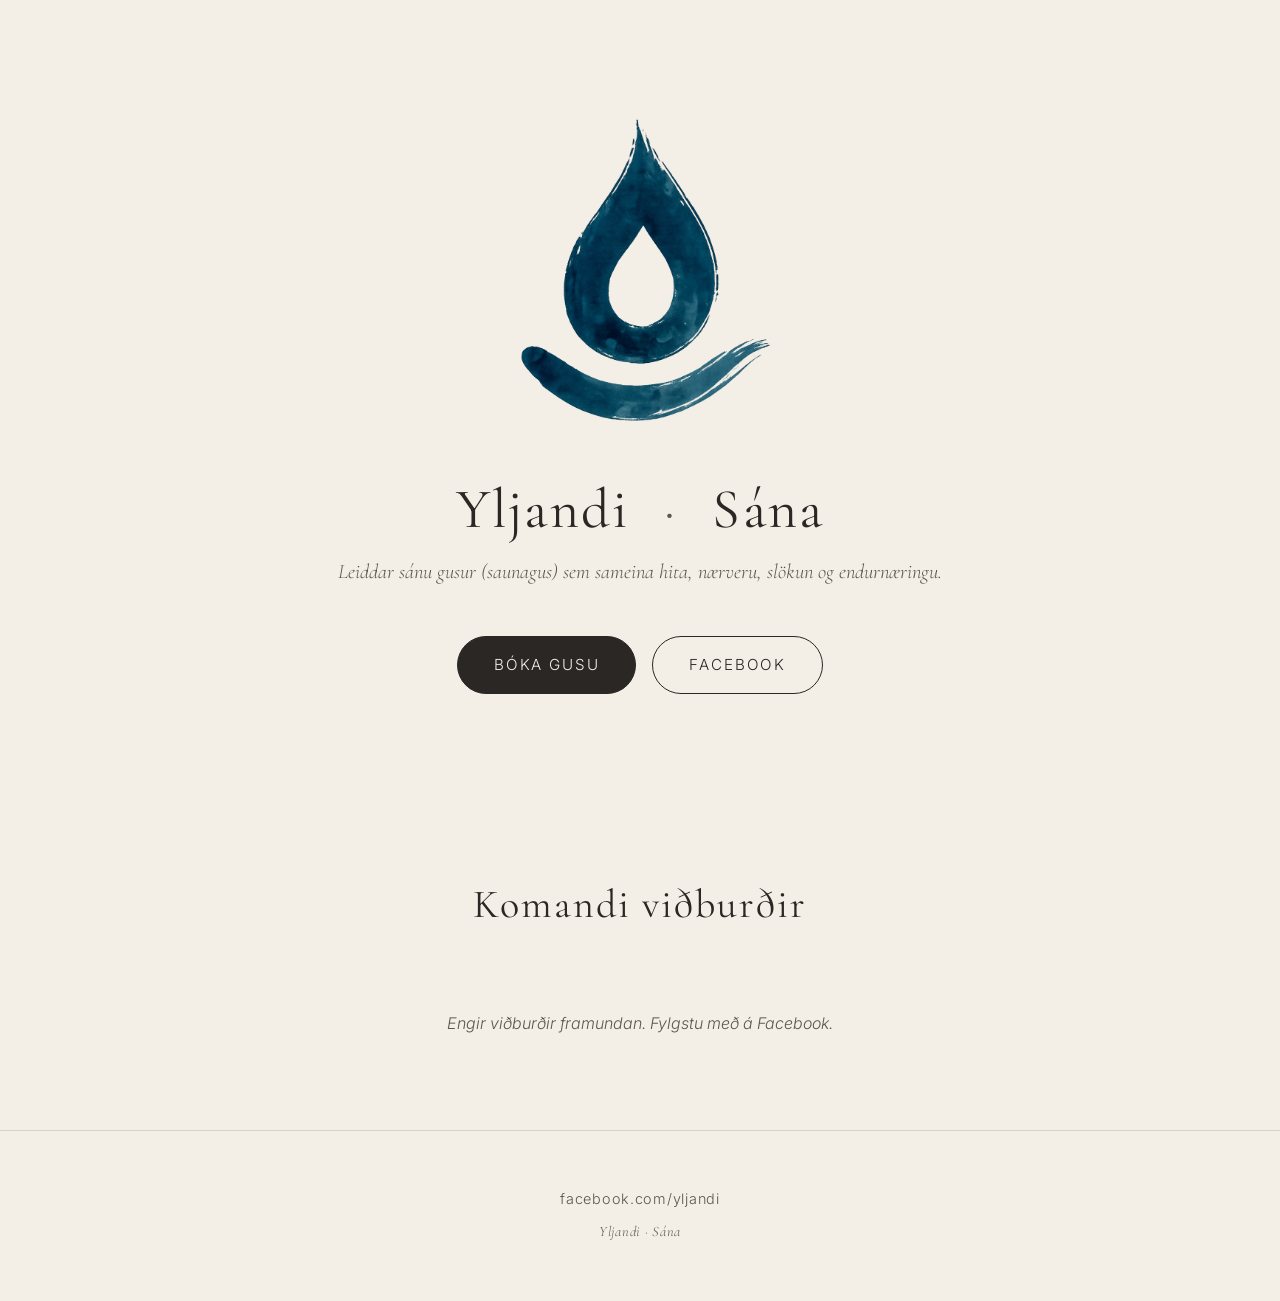
==== index.html @ 690f712f "Remove image carousel Drop the carousel section, styles, and JS. Image files in img/carousel/ are re" ====
<!DOCTYPE html>
<html lang="is">
<head>
  <meta charset="UTF-8">
  <meta name="viewport" content="width=device-width, initial-scale=1.0">
  <title>Yljandi - Sána</title>
  <meta name="description" content="Leiddar sánu gusur (saunagus) sem sameina hita, nærveru, slökun og endurnæringu.">

  <link rel="icon" type="image/png" href="img/logo.png">

  <link rel="preconnect" href="https://fonts.googleapis.com">
  <link rel="preconnect" href="https://fonts.gstatic.com" crossorigin>
  <link href="https://fonts.googleapis.com/css2?family=Cormorant+Garamond:wght@300;400;500&family=Inter:wght@300;400;500&display=swap" rel="stylesheet">

  <link rel="stylesheet" href="css/style.css">
</head>
<body>

  <main>
    <header class="hero">
      <img class="hero__logo" src="img/logo.png" alt="Yljandi merki">
      <h1 class="hero__name">Yljandi <span class="hero__sep">·</span> Sána</h1>
      <p class="hero__tagline">Leiddar sánu gusur (saunagus) sem sameina hita, nærveru, slökun og endurnæringu.</p>

      <div class="hero__cta">
        <a class="btn btn--primary" href="#vidburdir">Bóka gusu</a>
        <a class="btn btn--secondary" href="https://facebook.com/yljandi" target="_blank" rel="noopener">Facebook</a>
      </div>
    </header>

    <section id="vidburdir" class="events">
      <h2 class="events__title">Komandi viðburðir</h2>
      <div class="events__list" id="events-list">
        <p class="events__loading">Hleð viðburðum …</p>
      </div>
    </section>
  </main>

  <footer class="footer">
    <a class="footer__link" href="https://facebook.com/yljandi" target="_blank" rel="noopener">facebook.com/yljandi</a>
    <p class="footer__note">Yljandi · Sána</p>
  </footer>

  <script src="js/main.js"></script>
</body>
</html>
---- css/style.css ----
:root {
  --bg: #f4efe6;
  --bg-soft: #ebe4d6;
  --ink: #2a2724;
  --ink-soft: #5c564e;
  --accent: #6b7a5a;
  --accent-ink: #ffffff;
  --line: #d9d1c1;

  --serif: "Cormorant Garamond", "Iowan Old Style", Georgia, serif;
  --sans:  "Inter", -apple-system, BlinkMacSystemFont, "Segoe UI", sans-serif;

  --max: 72rem;
  --pad: clamp(1.25rem, 4vw, 3rem);
}

* { box-sizing: border-box; }

html { scroll-behavior: smooth; }

body {
  margin: 0;
  background: var(--bg);
  color: var(--ink);
  font-family: var(--sans);
  font-weight: 300;
  font-size: 1rem;
  line-height: 1.7;
  -webkit-font-smoothing: antialiased;
  text-rendering: optimizeLegibility;
}

img { display: block; max-width: 100%; height: auto; }

a { color: inherit; }

/* ---------- Hero ---------- */
.hero {
  text-align: center;
  padding: clamp(3rem, 8vw, 6rem) var(--pad) clamp(2rem, 5vw, 4rem);
  max-width: var(--max);
  margin: 0 auto;
}

.hero__logo {
  width: clamp(12rem, 28vw, 22rem);
  margin: 0 auto clamp(1.5rem, 3vw, 2.5rem);
}

.hero__name {
  font-family: var(--serif);
  font-weight: 400;
  font-size: clamp(2.25rem, 5vw, 3.5rem);
  letter-spacing: 0.04em;
  margin: 0 0 1rem;
  line-height: 1.1;
}

.hero__sep {
  color: var(--ink-soft);
  margin: 0 0.35em;
  font-weight: 300;
}

.hero__tagline {
  font-family: var(--serif);
  font-size: clamp(1.05rem, 1.6vw, 1.35rem);
  color: var(--ink-soft);
  font-style: italic;
  max-width: 38rem;
  margin: 0 auto clamp(2rem, 4vw, 3rem);
  line-height: 1.5;
}

.hero__cta {
  display: flex;
  gap: 1rem;
  justify-content: center;
  flex-wrap: wrap;
}

/* ---------- Buttons ---------- */
.btn {
  display: inline-block;
  padding: 0.95rem 2.25rem;
  font-family: var(--sans);
  font-size: 0.95rem;
  letter-spacing: 0.12em;
  text-transform: uppercase;
  text-decoration: none;
  border: 1px solid var(--ink);
  border-radius: 999px;
  transition: background 240ms ease, color 240ms ease, transform 240ms ease;
}

.btn:hover { transform: translateY(-1px); }

.btn--primary {
  background: var(--ink);
  color: var(--bg);
}
.btn--primary:hover {
  background: var(--accent);
  border-color: var(--accent);
  color: var(--accent-ink);
}

.btn--secondary {
  background: transparent;
  color: var(--ink);
}
.btn--secondary:hover {
  background: var(--ink);
  color: var(--bg);
}

/* ---------- Events ---------- */
.events {
  max-width: var(--max);
  margin: 0 auto;
  padding: clamp(4rem, 10vw, 7rem) var(--pad) clamp(3rem, 6vw, 5rem);
  text-align: center;
}

.events__title {
  font-family: var(--serif);
  font-weight: 400;
  font-size: clamp(1.75rem, 3.5vw, 2.5rem);
  letter-spacing: 0.05em;
  margin: 0 0 clamp(2rem, 5vw, 3.5rem);
}

.events__list {
  display: grid;
  gap: 1.5rem;
  text-align: left;
}

.events__loading,
.events__empty {
  text-align: center;
  color: var(--ink-soft);
  font-style: italic;
}

.event {
  display: grid;
  grid-template-columns: 1fr;
  gap: 0;
  border-top: 1px solid var(--line);
  padding: clamp(1.5rem, 3vw, 2.25rem) 0;
}

.event:last-child { border-bottom: 1px solid var(--line); }

@media (min-width: 44rem) {
  .event {
    grid-template-columns: 10rem 1fr auto;
    gap: 2rem;
    align-items: center;
  }
}

.event__when {
  font-family: var(--serif);
  font-size: 1.25rem;
  color: var(--ink);
}

.event__when-time {
  display: block;
  font-family: var(--sans);
  font-size: 0.9rem;
  color: var(--ink-soft);
  letter-spacing: 0.08em;
  margin-top: 0.25rem;
}

.event__body h3 {
  font-family: var(--serif);
  font-weight: 500;
  font-size: 1.5rem;
  margin: 0 0 0.35rem;
  letter-spacing: 0.02em;
}

.event__meta {
  font-size: 0.9rem;
  color: var(--ink-soft);
  margin: 0 0 0.75rem;
  letter-spacing: 0.04em;
}

.event__desc {
  margin: 0;
  color: var(--ink);
}

.event__cta {
  margin-top: 1rem;
}

@media (min-width: 44rem) {
  .event__cta { margin-top: 0; }
}

/* ---------- Footer ---------- */
.footer {
  text-align: center;
  padding: clamp(2rem, 5vw, 3.5rem) var(--pad);
  border-top: 1px solid var(--line);
  color: var(--ink-soft);
  font-size: 0.9rem;
  letter-spacing: 0.05em;
}

.footer__link {
  display: inline-block;
  margin-bottom: 0.5rem;
  text-decoration: none;
  border-bottom: 1px solid transparent;
  transition: border-color 240ms ease;
}
.footer__link:hover { border-color: var(--ink-soft); }

.footer__note {
  margin: 0;
  font-family: var(--serif);
  font-style: italic;
}

/* ---------- Motion ---------- */
@media (prefers-reduced-motion: reduce) {
  html { scroll-behavior: auto; }
  .carousel__slide { transition: none; }
  .btn:hover { transform: none; }
}
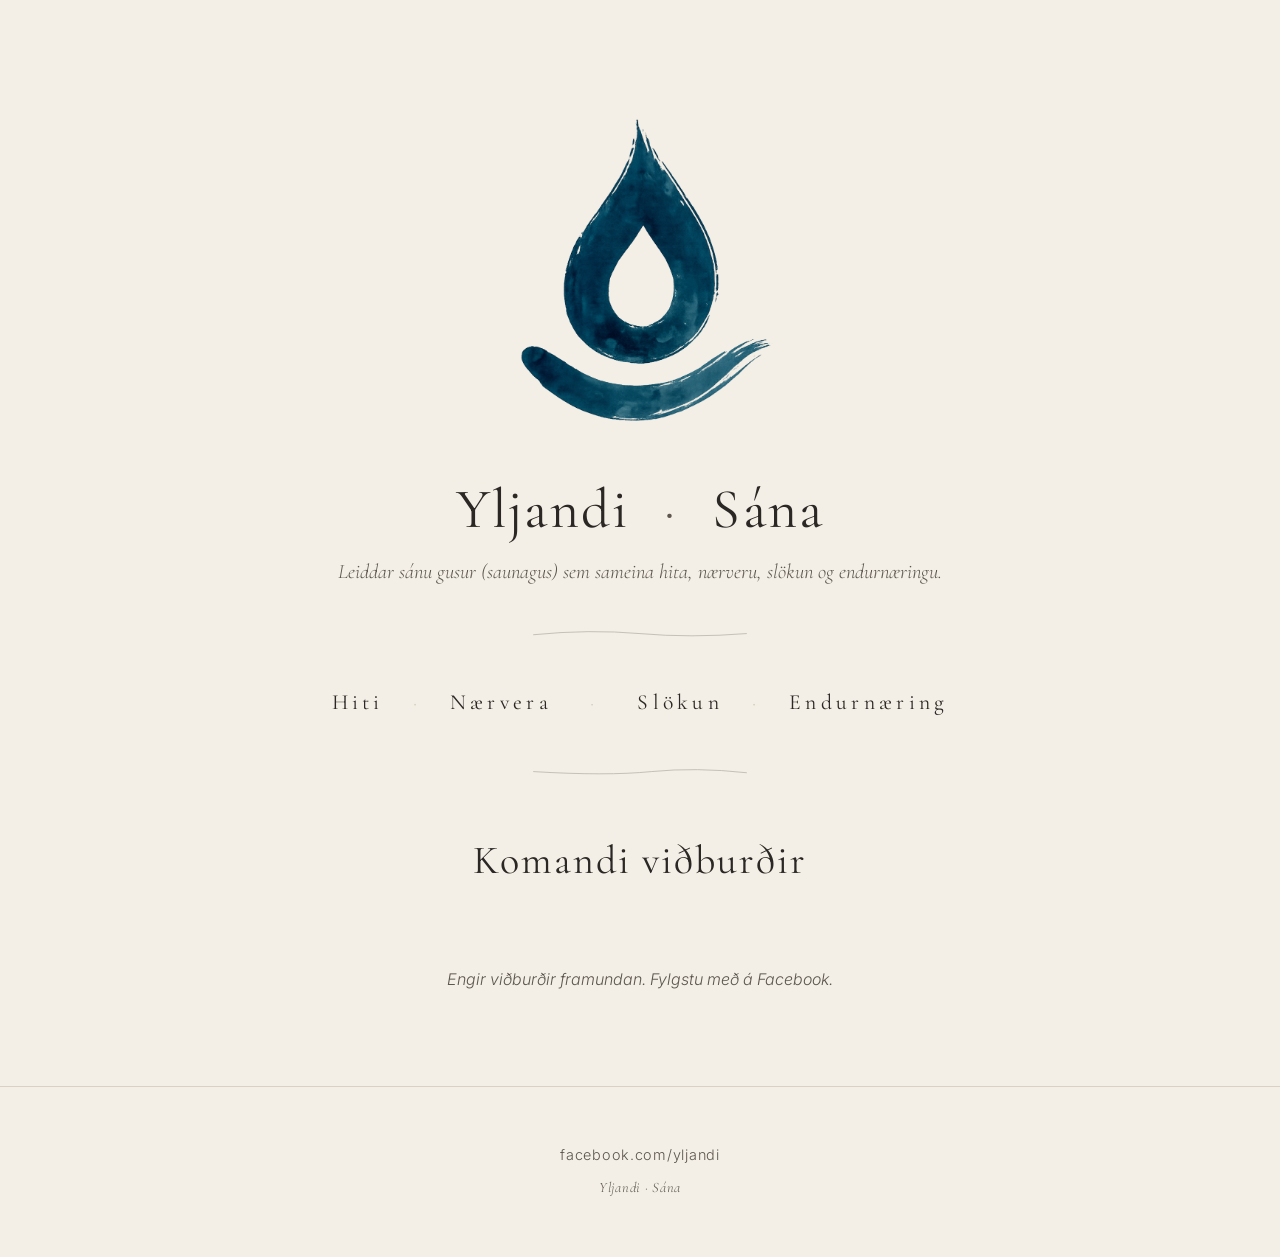
==== commit 3a83651d: "Add hero ritual section, map pins on events, and publish TODO - Hero: new 'ritual' words section wit" ====
--- a/index.html
+++ b/index.html
@@ -21,12 +21,31 @@
       <img class="hero__logo" src="img/logo.png" alt="Yljandi merki">
       <h1 class="hero__name">Yljandi <span class="hero__sep">·</span> Sána</h1>
       <p class="hero__tagline">Leiddar sánu gusur (saunagus) sem sameina hita, nærveru, slökun og endurnæringu.</p>
+    </header>
 
-      <div class="hero__cta">
-        <a class="btn btn--primary" href="#vidburdir">Bóka gusu</a>
-        <a class="btn btn--secondary" href="https://facebook.com/yljandi" target="_blank" rel="noopener">Facebook</a>
-      </div>
-    </header>
+    <section class="ritual" aria-label="Um sánuna">
+      <svg class="brushstroke" viewBox="0 0 200 10" preserveAspectRatio="none" aria-hidden="true">
+        <path d="M 5 6 Q 55 1, 100 5 T 195 5" stroke="currentColor" stroke-width="0.6" stroke-linecap="round" fill="none"/>
+      </svg>
+
+      <p class="ritual__words">
+        <span class="ritual__pair">
+          <span>Hiti</span>
+          <span class="ritual__dot" aria-hidden="true">·</span>
+          <span>Nærvera</span>
+        </span>
+        <span class="ritual__dot ritual__dot--between" aria-hidden="true">·</span>
+        <span class="ritual__pair">
+          <span>Slökun</span>
+          <span class="ritual__dot" aria-hidden="true">·</span>
+          <span>Endurnæring</span>
+        </span>
+      </p>
+    </section>
+
+    <svg class="brushstroke" viewBox="0 0 200 10" preserveAspectRatio="none" aria-hidden="true">
+      <path d="M 5 5 Q 70 9, 110 5 T 195 6" stroke="currentColor" stroke-width="0.6" stroke-linecap="round" fill="none"/>
+    </svg>
 
     <section id="vidburdir" class="events">
       <h2 class="events__title">Komandi viðburðir</h2>
--- a/css/style.css
+++ b/css/style.css
@@ -37,7 +37,7 @@
 /* ---------- Hero ---------- */
 .hero {
   text-align: center;
-  padding: clamp(3rem, 8vw, 6rem) var(--pad) clamp(2rem, 5vw, 4rem);
+  padding: clamp(3rem, 8vw, 6rem) var(--pad) 0;
   max-width: var(--max);
   margin: 0 auto;
 }
@@ -45,6 +45,13 @@
 .hero__logo {
   width: clamp(12rem, 28vw, 22rem);
   margin: 0 auto clamp(1.5rem, 3vw, 2.5rem);
+  animation: breathe 9s ease-in-out infinite;
+  transform-origin: center center;
+}
+
+@keyframes breathe {
+  0%, 100% { transform: scale(1); }
+  50%      { transform: scale(1.018); }
 }
 
 .hero__name {
@@ -68,15 +75,8 @@
   color: var(--ink-soft);
   font-style: italic;
   max-width: 38rem;
-  margin: 0 auto clamp(2rem, 4vw, 3rem);
+  margin: 0 auto;
   line-height: 1.5;
-}
-
-.hero__cta {
-  display: flex;
-  gap: 1rem;
-  justify-content: center;
-  flex-wrap: wrap;
 }
 
 /* ---------- Buttons ---------- */
@@ -114,11 +114,62 @@
   color: var(--bg);
 }
 
+/* ---------- Brushstroke divider ---------- */
+.brushstroke {
+  display: block;
+  width: clamp(9rem, 22vw, 14rem);
+  height: auto;
+  margin: 0 auto;
+  color: var(--ink-soft);
+  opacity: 0.45;
+  overflow: visible;
+}
+
+/* ---------- Ritual ---------- */
+.ritual {
+  max-width: 48rem;
+  margin: 0 auto;
+  padding: clamp(1.75rem, 3.5vw, 2.5rem) var(--pad);
+  text-align: center;
+}
+
+.ritual .brushstroke {
+  margin-bottom: clamp(1.75rem, 3.5vw, 2.5rem);
+}
+
+.ritual__words {
+  margin: 0;
+  font-family: var(--serif);
+  font-size: clamp(1.05rem, 1.8vw, 1.35rem);
+  font-weight: 400;
+  letter-spacing: 0.2em;
+  color: var(--ink);
+  line-height: 2.2;
+}
+
+.ritual__words span {
+  display: inline-block;
+  margin: 0 0.45em;
+}
+
+.ritual__words .ritual__dot {
+  color: var(--line);
+}
+
+.ritual__pair {
+  margin: 0;
+  white-space: nowrap;
+}
+
+@media (max-width: 40rem) {
+  .ritual__dot--between { display: none; }
+}
+
 /* ---------- Events ---------- */
 .events {
   max-width: var(--max);
   margin: 0 auto;
-  padding: clamp(4rem, 10vw, 7rem) var(--pad) clamp(3rem, 6vw, 5rem);
+  padding: clamp(2rem, 4vw, 3rem) var(--pad) clamp(3rem, 6vw, 5rem);
   text-align: center;
 }
 
@@ -191,6 +242,24 @@
   letter-spacing: 0.04em;
 }
 
+.event__map {
+  display: inline-flex;
+  align-items: center;
+  margin-left: 0.35em;
+  color: var(--ink-soft);
+  text-decoration: none;
+  vertical-align: -0.2em;
+  transition: color 240ms ease;
+}
+
+.event__map:hover { color: var(--accent); }
+
+.event__map-icon {
+  width: 1em;
+  height: 1em;
+  display: block;
+}
+
 .event__desc {
   margin: 0;
   color: var(--ink);
@@ -232,6 +301,6 @@
 /* ---------- Motion ---------- */
 @media (prefers-reduced-motion: reduce) {
   html { scroll-behavior: auto; }
-  .carousel__slide { transition: none; }
+  .hero__logo { animation: none; }
   .btn:hover { transform: none; }
 }
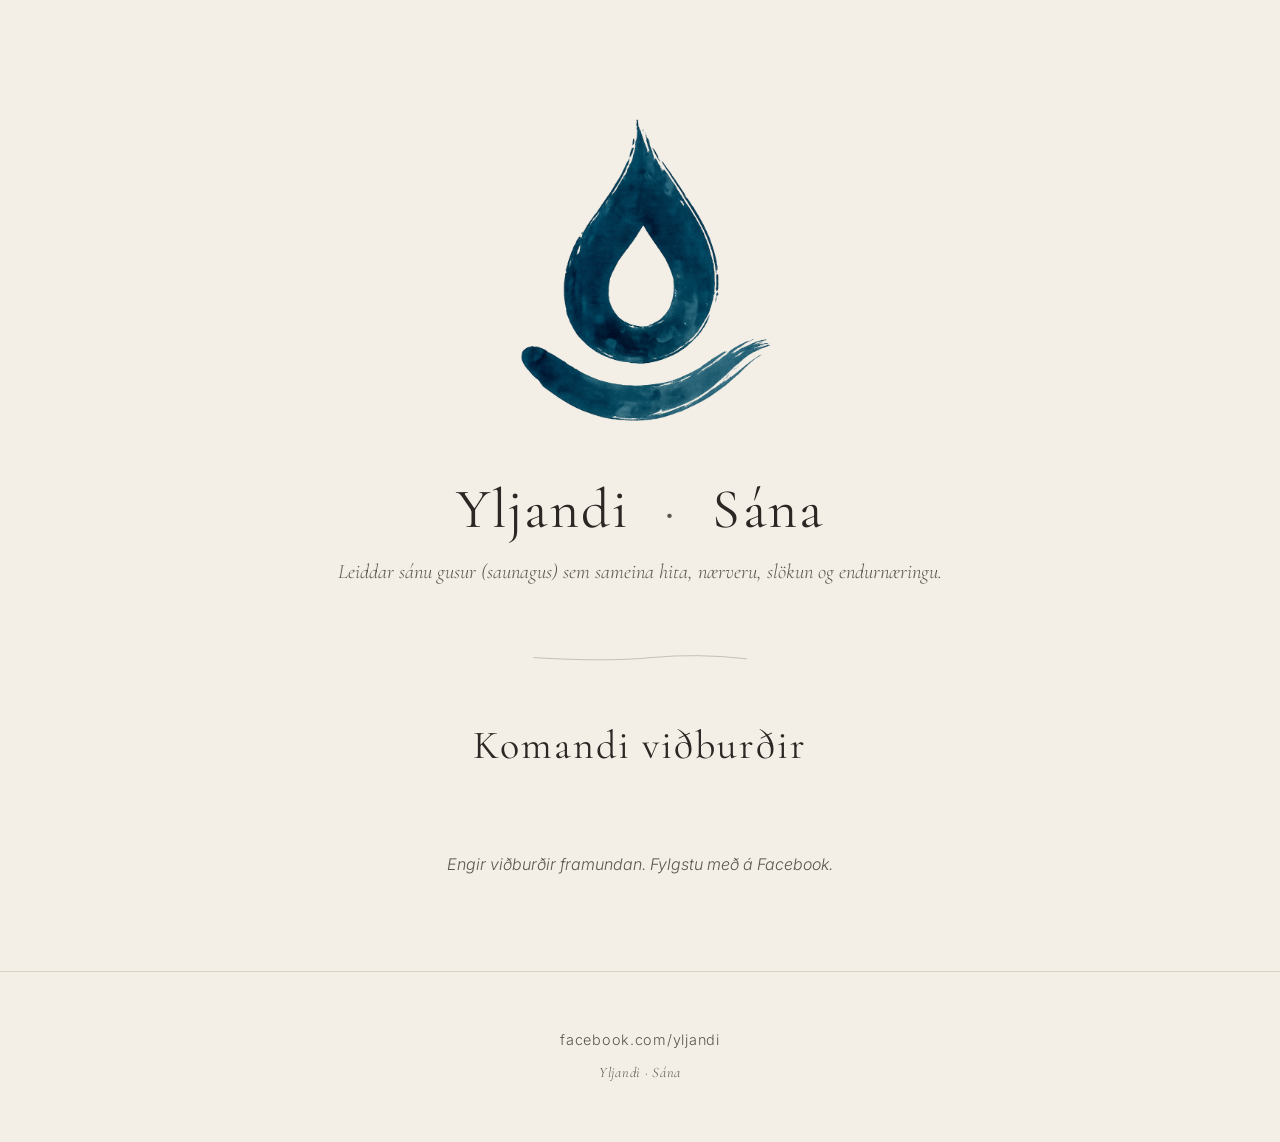
==== commit 2f3c71b2: "Remove ritual words section Drop the "Hiti · Nærvera · Slökun · Endurnæring" block and its associate" ====
--- a/index.html
+++ b/index.html
@@ -23,26 +23,6 @@
       <p class="hero__tagline">Leiddar sánu gusur (saunagus) sem sameina hita, nærveru, slökun og endurnæringu.</p>
     </header>
 
-    <section class="ritual" aria-label="Um sánuna">
-      <svg class="brushstroke" viewBox="0 0 200 10" preserveAspectRatio="none" aria-hidden="true">
-        <path d="M 5 6 Q 55 1, 100 5 T 195 5" stroke="currentColor" stroke-width="0.6" stroke-linecap="round" fill="none"/>
-      </svg>
-
-      <p class="ritual__words">
-        <span class="ritual__pair">
-          <span>Hiti</span>
-          <span class="ritual__dot" aria-hidden="true">·</span>
-          <span>Nærvera</span>
-        </span>
-        <span class="ritual__dot ritual__dot--between" aria-hidden="true">·</span>
-        <span class="ritual__pair">
-          <span>Slökun</span>
-          <span class="ritual__dot" aria-hidden="true">·</span>
-          <span>Endurnæring</span>
-        </span>
-      </p>
-    </section>
-
     <svg class="brushstroke" viewBox="0 0 200 10" preserveAspectRatio="none" aria-hidden="true">
       <path d="M 5 5 Q 70 9, 110 5 T 195 6" stroke="currentColor" stroke-width="0.6" stroke-linecap="round" fill="none"/>
     </svg>
--- a/css/style.css
+++ b/css/style.css
@@ -119,50 +119,10 @@
   display: block;
   width: clamp(9rem, 22vw, 14rem);
   height: auto;
-  margin: 0 auto;
+  margin: clamp(2.5rem, 5vw, 4rem) auto 0;
   color: var(--ink-soft);
   opacity: 0.45;
   overflow: visible;
-}
-
-/* ---------- Ritual ---------- */
-.ritual {
-  max-width: 48rem;
-  margin: 0 auto;
-  padding: clamp(1.75rem, 3.5vw, 2.5rem) var(--pad);
-  text-align: center;
-}
-
-.ritual .brushstroke {
-  margin-bottom: clamp(1.75rem, 3.5vw, 2.5rem);
-}
-
-.ritual__words {
-  margin: 0;
-  font-family: var(--serif);
-  font-size: clamp(1.05rem, 1.8vw, 1.35rem);
-  font-weight: 400;
-  letter-spacing: 0.2em;
-  color: var(--ink);
-  line-height: 2.2;
-}
-
-.ritual__words span {
-  display: inline-block;
-  margin: 0 0.45em;
-}
-
-.ritual__words .ritual__dot {
-  color: var(--line);
-}
-
-.ritual__pair {
-  margin: 0;
-  white-space: nowrap;
-}
-
-@media (max-width: 40rem) {
-  .ritual__dot--between { display: none; }
 }
 
 /* ---------- Events ---------- */
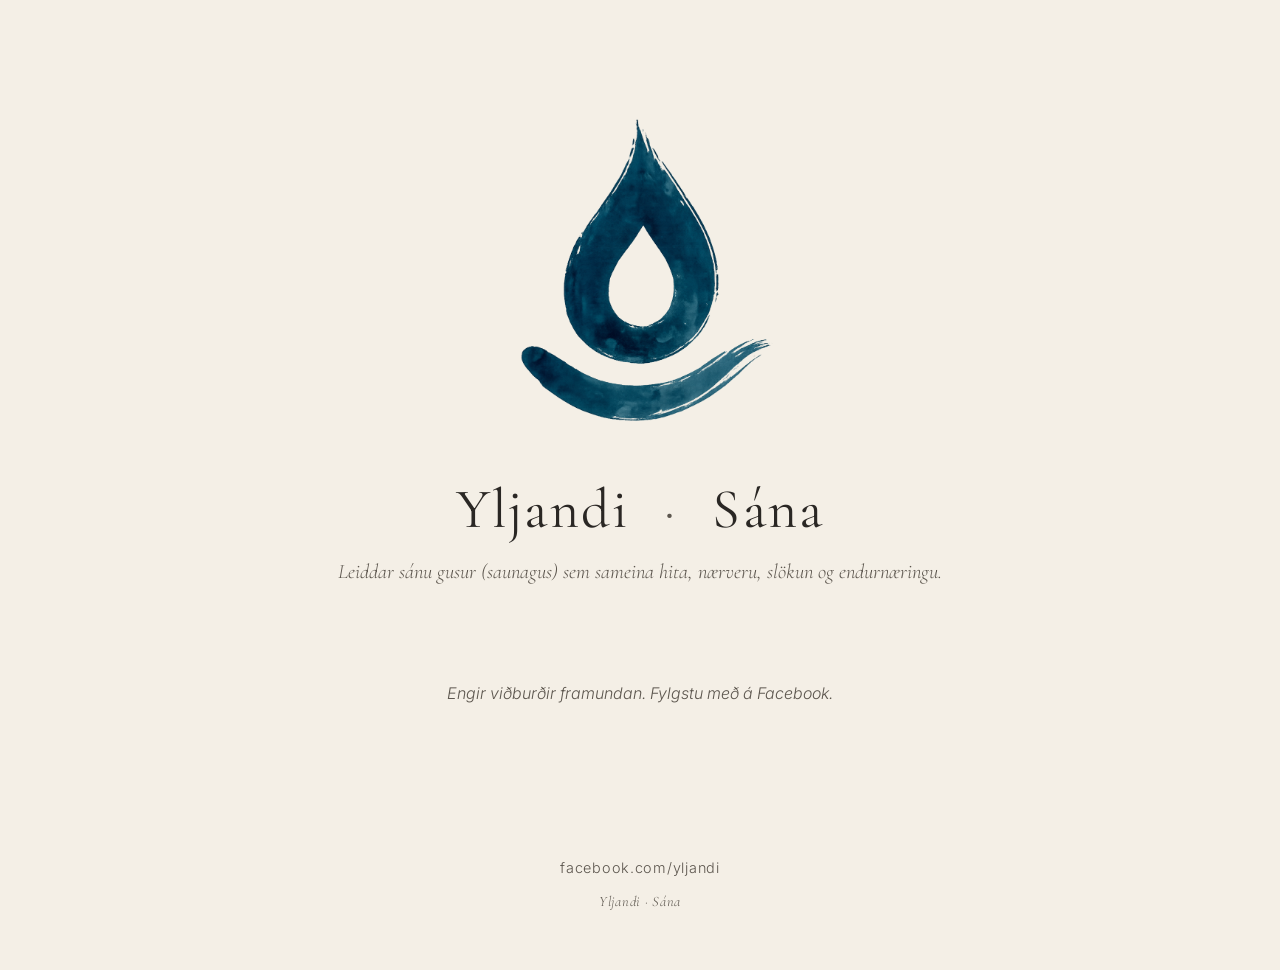
==== commit f6a9dc60: "Remove events heading and brushstroke divider Co-Authored-By: Claude Opus 4.7 (1M context) <noreply@" ====
--- a/index.html
+++ b/index.html
@@ -23,12 +23,7 @@
       <p class="hero__tagline">Leiddar sánu gusur (saunagus) sem sameina hita, nærveru, slökun og endurnæringu.</p>
     </header>
 
-    <svg class="brushstroke" viewBox="0 0 200 10" preserveAspectRatio="none" aria-hidden="true">
-      <path d="M 5 5 Q 70 9, 110 5 T 195 6" stroke="currentColor" stroke-width="0.6" stroke-linecap="round" fill="none"/>
-    </svg>
-
     <section id="vidburdir" class="events">
-      <h2 class="events__title">Komandi viðburðir</h2>
       <div class="events__list" id="events-list">
         <p class="events__loading">Hleð viðburðum …</p>
       </div>
--- a/css/style.css
+++ b/css/style.css
@@ -114,31 +114,12 @@
   color: var(--bg);
 }
 
-/* ---------- Brushstroke divider ---------- */
-.brushstroke {
-  display: block;
-  width: clamp(9rem, 22vw, 14rem);
-  height: auto;
-  margin: clamp(2.5rem, 5vw, 4rem) auto 0;
-  color: var(--ink-soft);
-  opacity: 0.45;
-  overflow: visible;
-}
-
 /* ---------- Events ---------- */
 .events {
   max-width: var(--max);
   margin: 0 auto;
-  padding: clamp(2rem, 4vw, 3rem) var(--pad) clamp(3rem, 6vw, 5rem);
-  text-align: center;
-}
-
-.events__title {
-  font-family: var(--serif);
-  font-weight: 400;
-  font-size: clamp(1.75rem, 3.5vw, 2.5rem);
-  letter-spacing: 0.05em;
-  margin: 0 0 clamp(2rem, 5vw, 3.5rem);
+  padding: clamp(3rem, 6vw, 5rem) var(--pad);
+  text-align: center;
 }
 
 .events__list {
@@ -237,7 +218,6 @@
 .footer {
   text-align: center;
   padding: clamp(2rem, 5vw, 3.5rem) var(--pad);
-  border-top: 1px solid var(--line);
   color: var(--ink-soft);
   font-size: 0.9rem;
   letter-spacing: 0.05em;
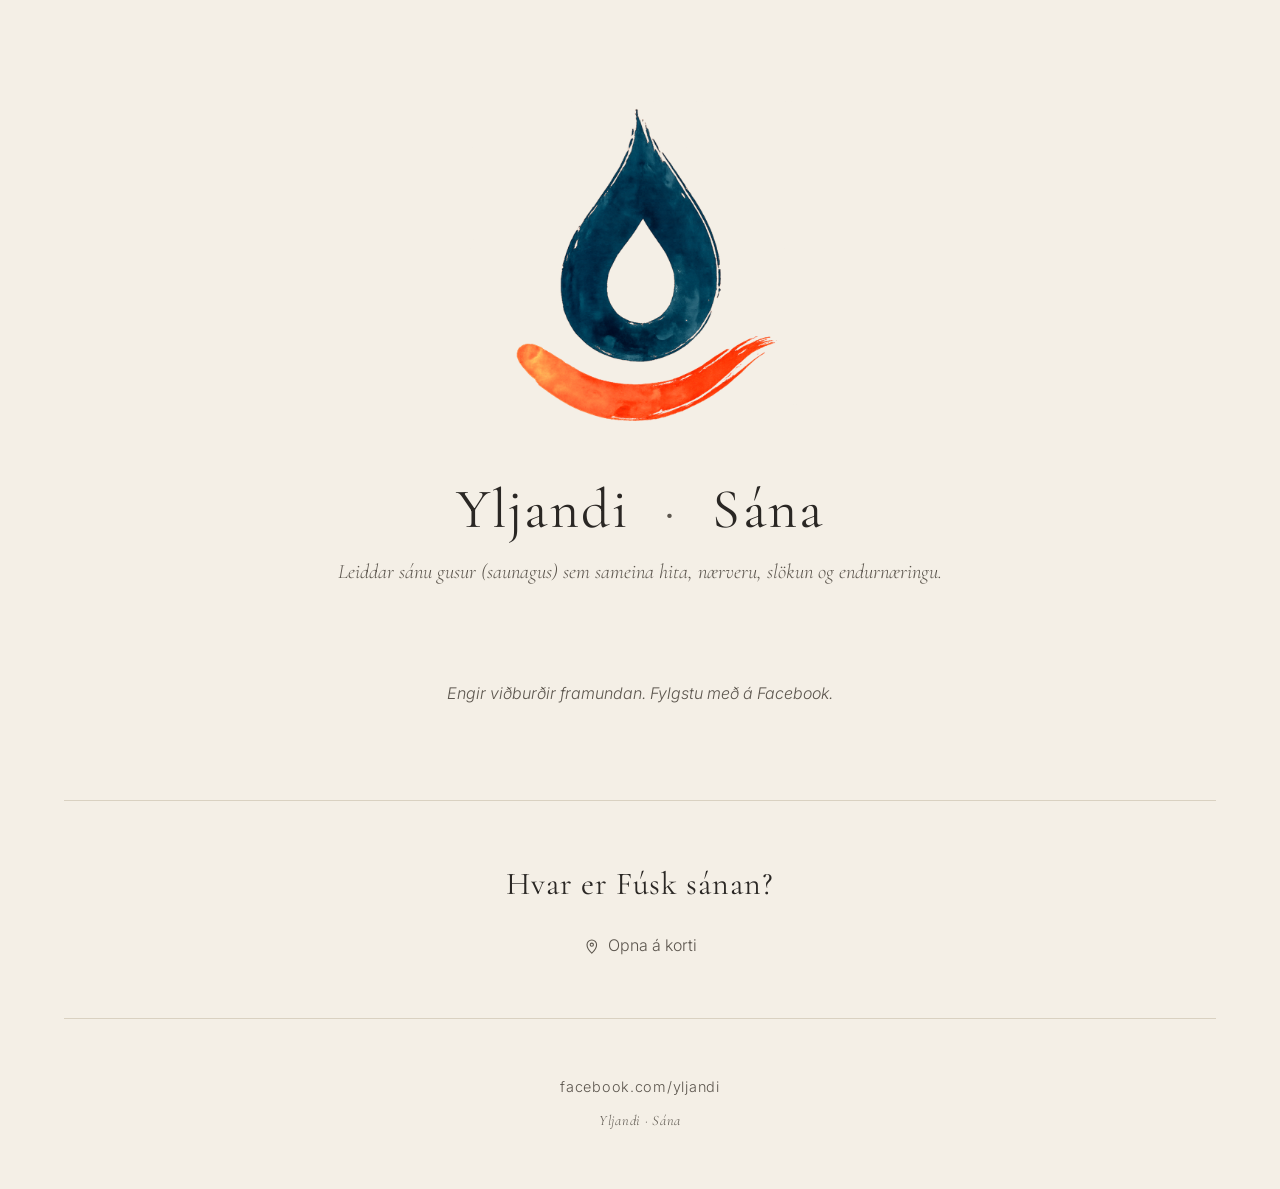
==== commit 68c9ceb4: "Add Fúsk sauna location section linking to Google Maps Co-Authored-By: Claude Opus 4.7 (1M context) " ====
--- a/index.html
+++ b/index.html
@@ -28,6 +28,14 @@
         <p class="events__loading">Hleð viðburðum …</p>
       </div>
     </section>
+
+    <section id="stadsetning" class="location">
+      <h2 class="location__title">Hvar er Fúsk sánan?</h2>
+      <a class="location__link" href="https://www.google.com/maps/search/64.125124,+-21.947868?entry=tts&amp;g_ep=EgoyMDI2MDMyNC4wIPu8ASoASAFQAw%3D%3D&amp;skid=f0fe0b63-7267-4b24-aa25-c36c3277fb71" target="_blank" rel="noopener">
+        <svg class="location__icon" viewBox="0 0 24 24" fill="none" stroke="currentColor" stroke-width="1.5" stroke-linecap="round" stroke-linejoin="round" aria-hidden="true"><path d="M12 22s-6.5-6-6.5-11.5a6.5 6.5 0 1 1 13 0C18.5 16 12 22 12 22z"/><circle cx="12" cy="10.5" r="2.2"/></svg>
+        <span>Opna á korti</span>
+      </a>
+    </section>
   </main>
 
   <footer class="footer">
@@ -36,5 +44,7 @@
   </footer>
 
   <script src="js/main.js"></script>
+
+  <!-- Cloudflare Web Analytics --><script defer src='https://static.cloudflareinsights.com/beacon.min.js' data-cf-beacon='{"token": "6e3139cad32f40d4ad0a85da6058dc0a"}'></script><!-- End Cloudflare Web Analytics -->
 </body>
 </html>
--- a/css/style.css
+++ b/css/style.css
@@ -214,6 +214,46 @@
   .event__cta { margin-top: 0; }
 }
 
+/* ---------- Location ---------- */
+.location {
+  max-width: var(--max);
+  margin: 0 auto;
+  padding: clamp(2rem, 5vw, 3.5rem) var(--pad);
+  text-align: center;
+  border-top: 1px solid var(--line);
+  border-bottom: 1px solid var(--line);
+}
+
+.location__title {
+  font-family: var(--serif);
+  font-weight: 400;
+  font-size: clamp(1.5rem, 3vw, 2rem);
+  letter-spacing: 0.03em;
+  margin: 0 0 1.25rem;
+}
+
+.location__link {
+  display: inline-flex;
+  align-items: center;
+  gap: 0.5rem;
+  color: var(--ink-soft);
+  text-decoration: none;
+  border-bottom: 1px solid transparent;
+  padding-bottom: 2px;
+  transition: color 240ms ease, border-color 240ms ease;
+}
+
+.location__link:hover {
+  color: var(--accent);
+  border-color: var(--accent);
+}
+
+.location__icon {
+  width: 1.1em;
+  height: 1.1em;
+  display: block;
+}
+
 /* ---------- Footer ---------- */
 .footer {
   text-align: center;
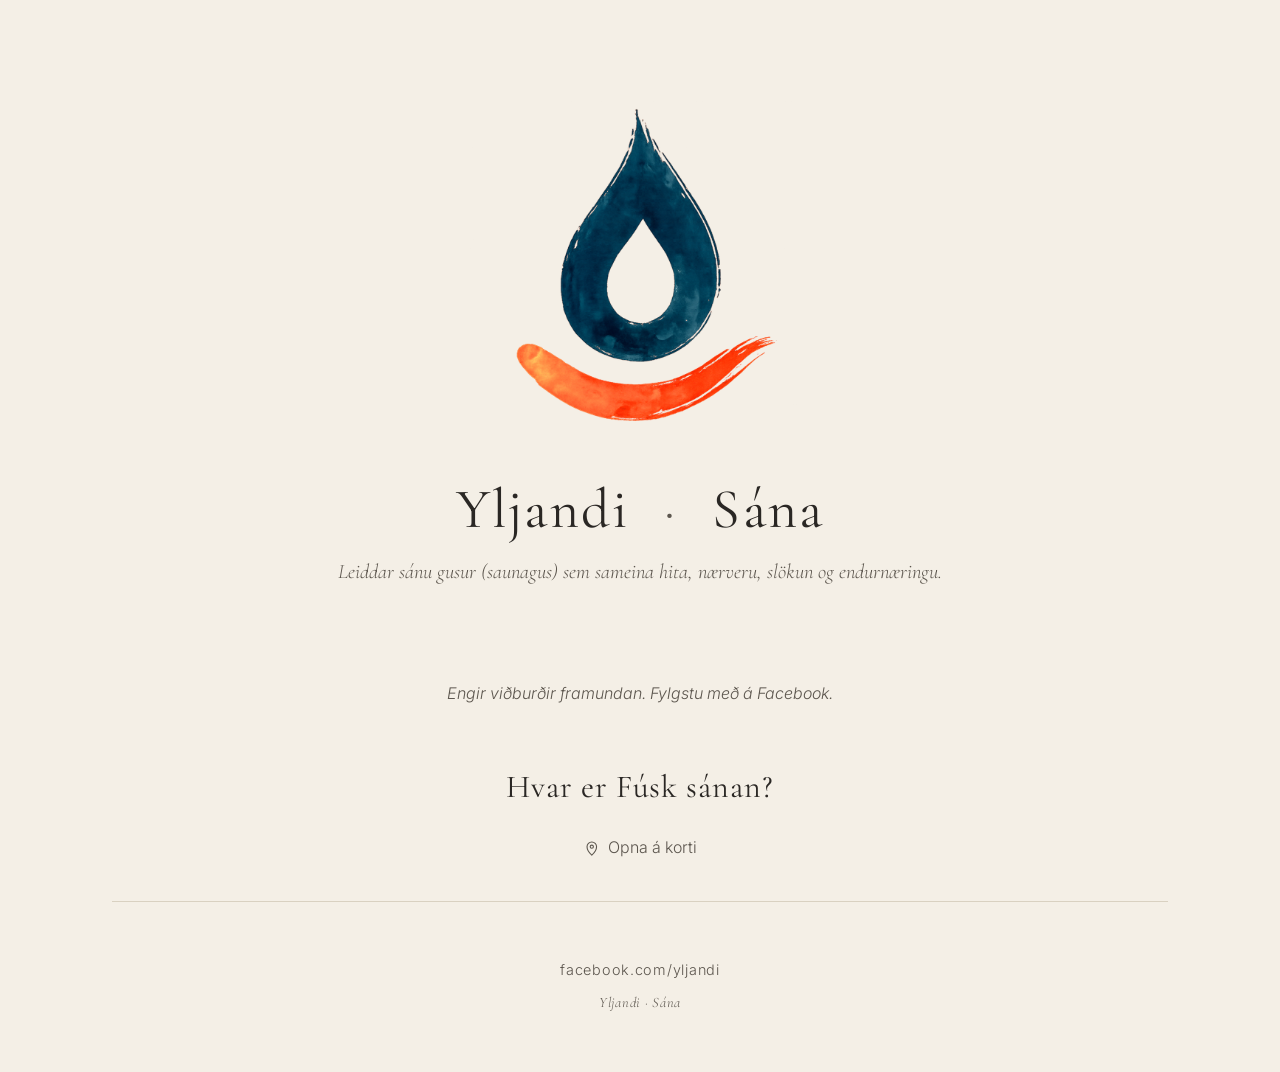
==== commit 54b8dec5: "Added location for Fúsk" ====
--- a/index.html
+++ b/index.html
@@ -30,11 +30,13 @@
     </section>
 
     <section id="stadsetning" class="location">
-      <h2 class="location__title">Hvar er Fúsk sánan?</h2>
-      <a class="location__link" href="https://www.google.com/maps/search/64.125124,+-21.947868?entry=tts&amp;g_ep=EgoyMDI2MDMyNC4wIPu8ASoASAFQAw%3D%3D&amp;skid=f0fe0b63-7267-4b24-aa25-c36c3277fb71" target="_blank" rel="noopener">
-        <svg class="location__icon" viewBox="0 0 24 24" fill="none" stroke="currentColor" stroke-width="1.5" stroke-linecap="round" stroke-linejoin="round" aria-hidden="true"><path d="M12 22s-6.5-6-6.5-11.5a6.5 6.5 0 1 1 13 0C18.5 16 12 22 12 22z"/><circle cx="12" cy="10.5" r="2.2"/></svg>
-        <span>Opna á korti</span>
-      </a>
+      <div class="location__inner">
+        <h2 class="location__title">Hvar er Fúsk sánan?</h2>
+        <a class="location__link" href="https://www.google.com/maps/search/64.125124,+-21.947868?entry=tts&amp;g_ep=EgoyMDI2MDMyNC4wIPu8ASoASAFQAw%3D%3D&amp;skid=f0fe0b63-7267-4b24-aa25-c36c3277fb71" target="_blank" rel="noopener">
+          <svg class="location__icon" viewBox="0 0 24 24" fill="none" stroke="currentColor" stroke-width="1.5" stroke-linecap="round" stroke-linejoin="round" aria-hidden="true"><path d="M12 22s-6.5-6-6.5-11.5a6.5 6.5 0 1 1 13 0C18.5 16 12 22 12 22z"/><circle cx="12" cy="10.5" r="2.2"/></svg>
+          <span>Opna á korti</span>
+        </a>
+      </div>
     </section>
   </main>
 
--- a/css/style.css
+++ b/css/style.css
@@ -218,9 +218,16 @@
 .location {
   max-width: var(--max);
   margin: 0 auto;
-  padding: clamp(2rem, 5vw, 3.5rem) var(--pad);
-  text-align: center;
-  border-top: 1px solid var(--line);
+  padding: 0 var(--pad);
+  text-align: center;
+}
+
+.events + .location {
+  margin-top: calc(-1 * clamp(3rem, 6vw, 5rem));
+}
+
+.location__inner {
+  padding: clamp(1.5rem, 3vw, 2.25rem) 0;
   border-bottom: 1px solid var(--line);
 }
 
